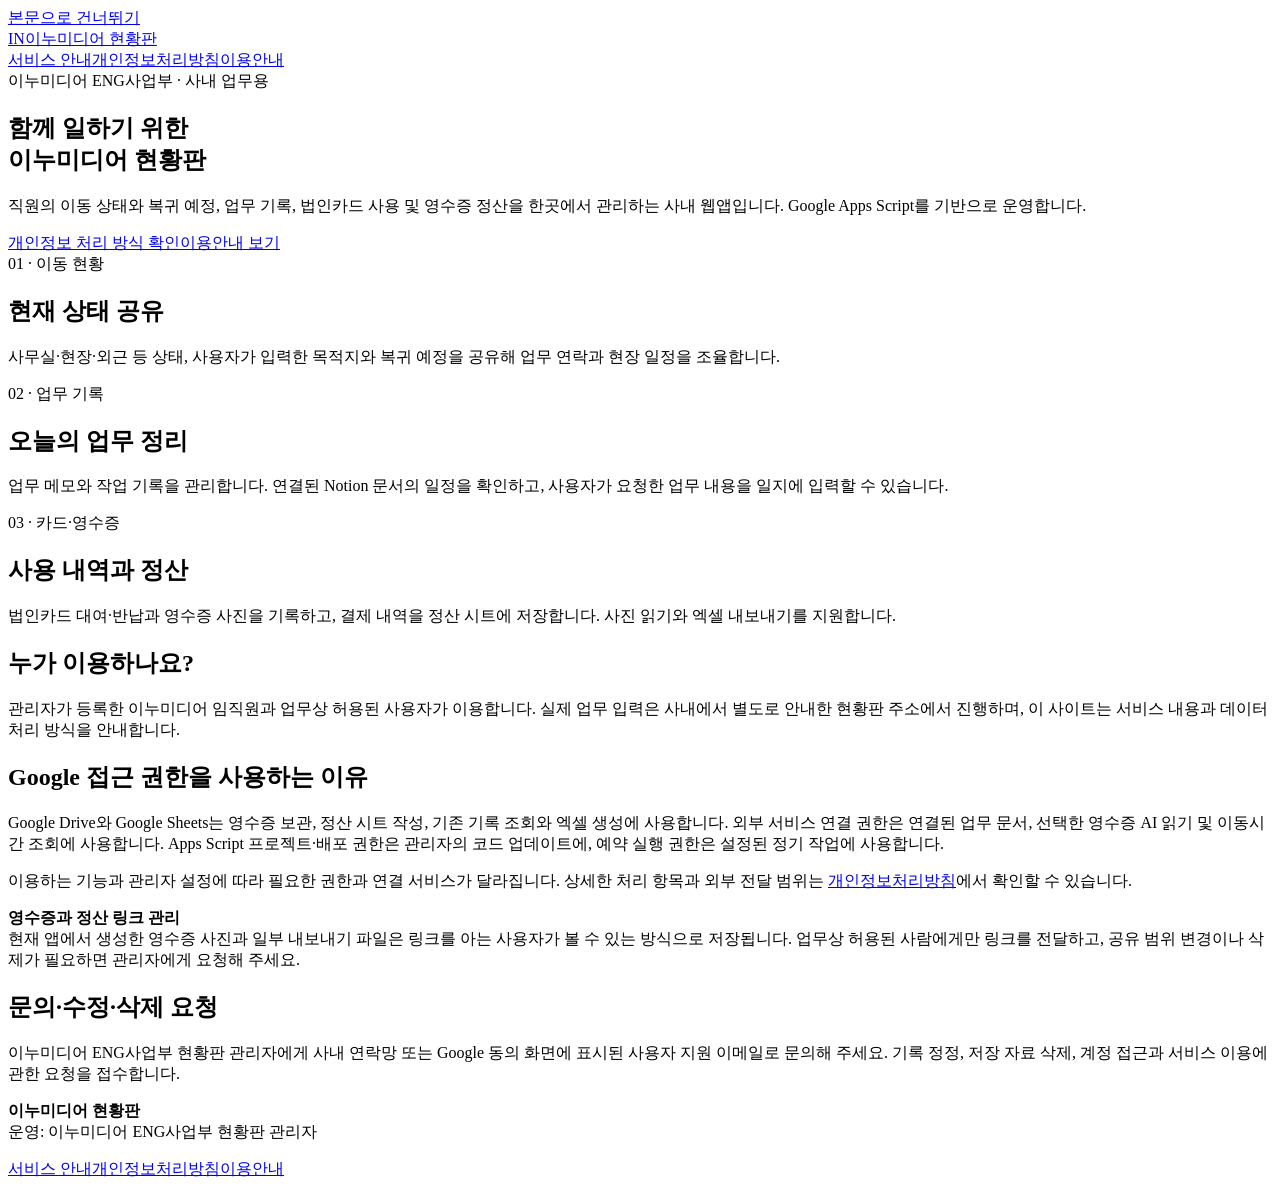
==== index.html @ 957dfb3f "Add Innu dashboard service information" ====
<!doctype html>
<html lang="ko">
<head>
  <meta charset="utf-8">
  <meta name="viewport" content="width=device-width,initial-scale=1">
  <meta name="description" content="이누미디어 ENG사업부 사내 이동현황·업무기록·법인카드·영수증 정산을 관리하는 이누미디어 현황판의 서비스 안내입니다.">
  <title>이누미디어 현황판 | 서비스 안내</title>
  <link rel="stylesheet" href="style.css">
</head>
<body>
  <a class="skip" href="#main">본문으로 건너뛰기</a>
  <header class="site-header"><div class="header-inner">
    <a class="brand" href="index.html"><span class="brand-mark" aria-hidden="true">IN</span>이누미디어 현황판</a>
    <nav class="site-nav" aria-label="사이트 메뉴"><a href="index.html" aria-current="page">서비스 안내</a><a href="privacy.html">개인정보처리방침</a><a href="terms.html">이용안내</a></nav>
  </div></header>
  <main id="main"><div class="container">
    <section class="hero" aria-labelledby="intro-title">
      <span class="tag">이누미디어 ENG사업부 · 사내 업무용</span>
      <h1 id="intro-title">함께 일하기 위한<br>이누미디어 현황판</h1>
      <p class="lead">직원의 이동 상태와 복귀 예정, 업무 기록, 법인카드 사용 및 영수증 정산을 한곳에서 관리하는 사내 웹앱입니다. Google Apps Script를 기반으로 운영합니다.</p>
      <div class="policy-links"><a class="button-link primary" href="privacy.html">개인정보 처리 방식 확인</a><a class="button-link" href="terms.html">이용안내 보기</a></div>
    </section>
    <section class="grid" aria-label="주요 기능">
      <article class="card"><span class="card-number">01 · 이동 현황</span><h2>현재 상태 공유</h2><p>사무실·현장·외근 등 상태, 사용자가 입력한 목적지와 복귀 예정을 공유해 업무 연락과 현장 일정을 조율합니다.</p></article>
      <article class="card"><span class="card-number">02 · 업무 기록</span><h2>오늘의 업무 정리</h2><p>업무 메모와 작업 기록을 관리합니다. 연결된 Notion 문서의 일정을 확인하고, 사용자가 요청한 업무 내용을 일지에 입력할 수 있습니다.</p></article>
      <article class="card"><span class="card-number">03 · 카드·영수증</span><h2>사용 내역과 정산</h2><p>법인카드 대여·반납과 영수증 사진을 기록하고, 결제 내역을 정산 시트에 저장합니다. 사진 읽기와 엑셀 내보내기를 지원합니다.</p></article>
    </section>
    <section class="section" aria-labelledby="access-title"><h2 id="access-title">누가 이용하나요?</h2><p>관리자가 등록한 이누미디어 임직원과 업무상 허용된 사용자가 이용합니다. 실제 업무 입력은 사내에서 별도로 안내한 현황판 주소에서 진행하며, 이 사이트는 서비스 내용과 데이터 처리 방식을 안내합니다.</p></section>
    <section class="section" aria-labelledby="google-title"><h2 id="google-title">Google 접근 권한을 사용하는 이유</h2><p>Google Drive와 Google Sheets는 영수증 보관, 정산 시트 작성, 기존 기록 조회와 엑셀 생성에 사용합니다. 외부 서비스 연결 권한은 연결된 업무 문서, 선택한 영수증 AI 읽기 및 이동시간 조회에 사용합니다. Apps Script 프로젝트·배포 권한은 관리자의 코드 업데이트에, 예약 실행 권한은 설정된 정기 작업에 사용합니다.</p><p>이용하는 기능과 관리자 설정에 따라 필요한 권한과 연결 서비스가 달라집니다. 상세한 처리 항목과 외부 전달 범위는 <a href="privacy.html">개인정보처리방침</a>에서 확인할 수 있습니다.</p></section>
    <aside class="notice"><p><strong>영수증과 정산 링크 관리</strong><br>현재 앱에서 생성한 영수증 사진과 일부 내보내기 파일은 링크를 아는 사용자가 볼 수 있는 방식으로 저장됩니다. 업무상 허용된 사람에게만 링크를 전달하고, 공유 범위 변경이나 삭제가 필요하면 관리자에게 요청해 주세요.</p></aside>
    <section class="section" aria-labelledby="contact-title"><h2 id="contact-title">문의·수정·삭제 요청</h2><p>이누미디어 ENG사업부 현황판 관리자에게 사내 연락망 또는 Google 동의 화면에 표시된 사용자 지원 이메일로 문의해 주세요. 기록 정정, 저장 자료 삭제, 계정 접근과 서비스 이용에 관한 요청을 접수합니다.</p></section>
  </div></main>
  <footer class="site-footer"><div class="footer-inner"><p><strong>이누미디어 현황판</strong><br>운영: 이누미디어 ENG사업부 현황판 관리자</p><nav class="footer-links" aria-label="하단 메뉴"><a href="index.html">서비스 안내</a><a href="privacy.html">개인정보처리방침</a><a href="terms.html">이용안내</a></nav></div></footer>
</body>
</html>
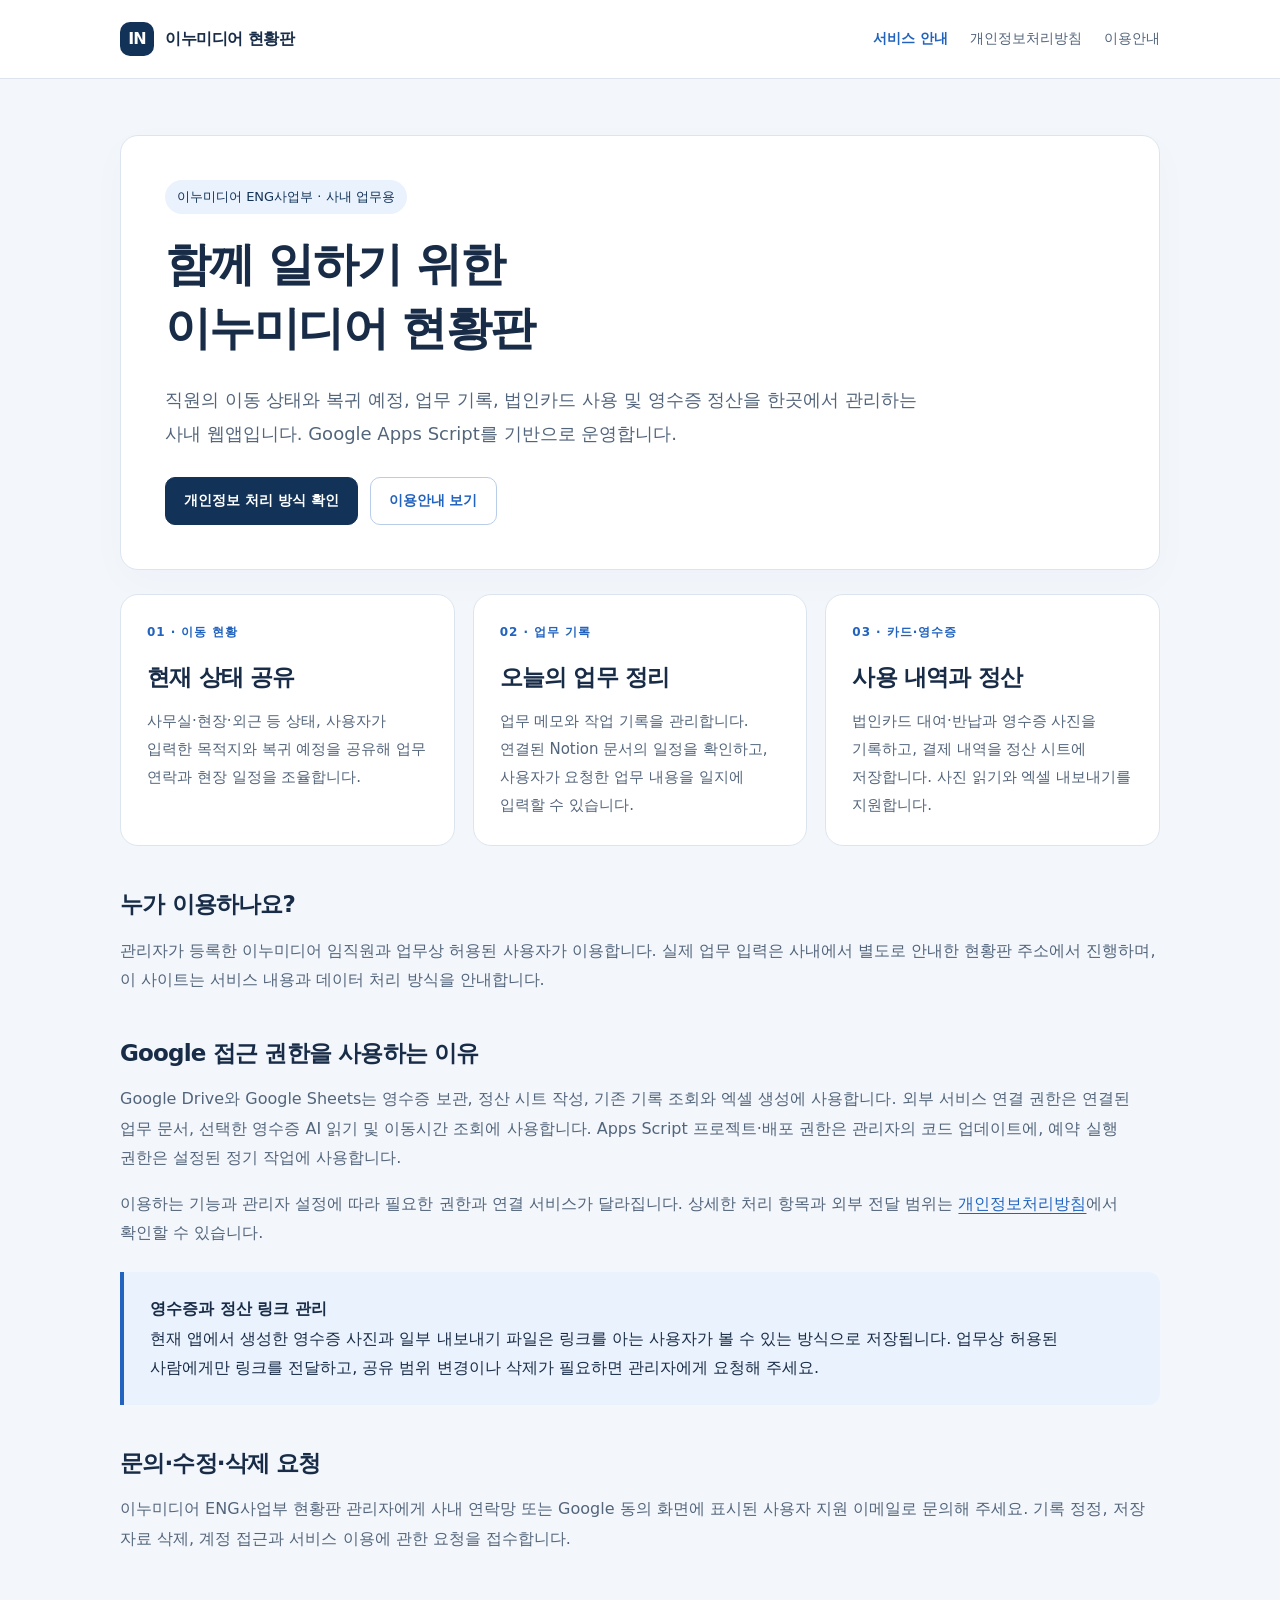
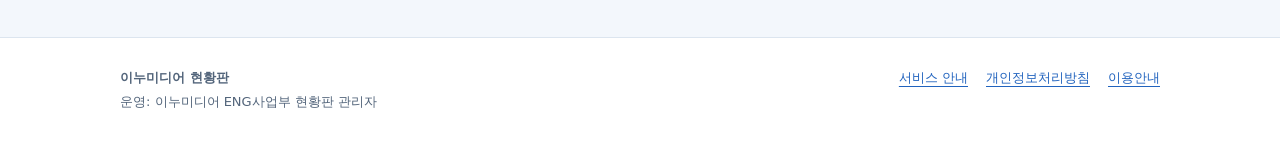
==== commit 1ba82297: "Verify dashboard information site ownership with Google" ====
--- a/index.html
+++ b/index.html
@@ -2,6 +2,7 @@
 <html lang="ko">
 <head>
   <meta charset="utf-8">
+  <meta name="google-site-verification" content="E0adhAg2N145bV0jrgp4NmuYv8Vb5c5gwWBf3957C8Q" />
   <meta name="viewport" content="width=device-width,initial-scale=1">
   <meta name="description" content="이누미디어 ENG사업부 사내 이동현황·업무기록·법인카드·영수증 정산을 관리하는 이누미디어 현황판의 서비스 안내입니다.">
   <title>이누미디어 현황판 | 서비스 안내</title>
--- a/style.css
+++ b/style.css
@@ -0,0 +1,57 @@
+:root{color-scheme:light;--ink:#182c47;--muted:#53657b;--blue:#2163be;--line:#dce5ef;--paper:#fff;--wash:#f3f7fc;--navy:#123258;--radius:18px}
+*{box-sizing:border-box}
+html{scroll-behavior:smooth}
+body{margin:0;color:var(--ink);background:var(--wash);font-family:system-ui,-apple-system,BlinkMacSystemFont,"Segoe UI","Noto Sans KR",sans-serif;line-height:1.85;word-break:keep-all;overflow-wrap:anywhere}
+a{color:var(--blue);text-underline-offset:4px}
+a:hover{text-decoration-thickness:2px}
+a:focus-visible{outline:3px solid #75aaff;outline-offset:5px;border-radius:3px}
+.skip{position:absolute;left:16px;top:-80px;background:#fff;padding:8px 14px;z-index:2}.skip:focus{top:12px}
+.site-header{background:var(--paper);border-bottom:1px solid var(--line)}
+.header-inner,.container,.footer-inner{width:min(1040px,calc(100% - 48px));margin:auto}
+.header-inner{display:flex;justify-content:space-between;align-items:center;gap:24px;padding:22px 0}
+.brand{display:flex;align-items:center;gap:11px;text-decoration:none;color:var(--ink);font-weight:760;letter-spacing:-.03em}
+.brand-mark{display:grid;place-items:center;width:34px;height:34px;border-radius:10px;background:var(--navy);color:#fff;font-size:16px;letter-spacing:-1px}
+.site-nav{display:flex;flex-wrap:wrap;gap:8px 22px;font-size:14px}
+.site-nav a{color:var(--muted);text-decoration:none}.site-nav a[aria-current=page]{color:var(--blue);font-weight:750}
+main{padding:56px 0 68px}
+.eyebrow{margin:0 0 14px;color:var(--blue);font-weight:750;font-size:13px;letter-spacing:.08em}
+h1,h2,h3{line-height:1.4;letter-spacing:-.035em}
+h1{font-size:clamp(30px,4.5vw,46px);margin:0 0 22px;font-weight:780}
+h2{font-size:23px;margin:0 0 15px}
+h3{font-size:17px;margin:0 0 8px}
+p{margin:0 0 16px}.lead{font-size:18px;max-width:760px;color:var(--muted);line-height:1.9}
+.hero{padding:44px;background:var(--paper);border:1px solid var(--line);border-radius:var(--radius);box-shadow:0 12px 40px #12325806}
+.hero .tag{display:inline-block;font-size:13px;color:var(--navy);background:#eaf2fd;padding:5px 12px;border-radius:100px;margin-bottom:18px}
+.grid{display:grid;grid-template-columns:repeat(3,1fr);gap:18px;margin:24px 0 34px}
+.card{padding:26px;background:var(--paper);border:1px solid var(--line);border-radius:var(--radius)}
+.card p{font-size:15px;color:var(--muted);margin-bottom:0}
+.card-number{display:block;font-size:12px;color:var(--blue);font-weight:800;letter-spacing:.08em;margin-bottom:18px}
+.section{margin-top:42px}.section p{color:var(--muted)}
+.notice{padding:22px 26px;border-left:4px solid var(--blue);background:#eaf2fd;border-radius:0 12px 12px 0;margin:24px 0}
+.notice p{margin:0;color:var(--ink)}
+.policy-links{display:flex;flex-wrap:wrap;gap:12px;margin-top:26px}
+.button-link{display:inline-block;padding:10px 18px;border:1px solid #b9cde8;background:var(--paper);border-radius:10px;text-decoration:none;font-weight:700;font-size:14px}
+.button-link.primary{background:var(--navy);border-color:var(--navy);color:#fff}
+.document{background:var(--paper);border:1px solid var(--line);border-radius:var(--radius);padding:44px;max-width:900px;margin:auto}
+.document h1{font-size:clamp(29px,4vw,38px);margin-bottom:12px}
+.document h2{font-size:21px;margin-top:34px;padding-top:28px;border-top:1px solid var(--line)}
+.document h3{margin-top:24px}
+.document p,.document li,.document dd{font-size:15px}
+.document ul,.document ol{padding-left:23px;margin:12px 0 20px}
+.document li{padding-left:2px;margin-bottom:9px}
+.document li:last-child{margin-bottom:0}
+.document .meta{font-size:13px;color:var(--muted);margin-bottom:24px}
+.document .intro{font-size:16px;color:var(--muted)}
+.document dl{margin:18px 0}.document dt{font-weight:750;margin-top:17px}.document dd{margin:5px 0 0;color:var(--muted)}
+.table-wrap{overflow-x:auto;margin:18px 0 24px;border:1px solid var(--line);border-radius:10px}
+table{width:100%;border-collapse:collapse;font-size:14px;line-height:1.7}
+th,td{text-align:left;vertical-align:top;padding:14px 16px;border-bottom:1px solid var(--line)}
+th{background:var(--wash);font-weight:750}tr:last-child td{border-bottom:0}
+th:first-child,td:first-child{min-width:130px}
+.small{font-size:13px;color:var(--muted)}
+.site-footer{background:var(--paper);border-top:1px solid var(--line)}
+.footer-inner{display:flex;justify-content:space-between;gap:24px;padding:28px 0 32px;font-size:13px;color:var(--muted)}
+.footer-inner p{margin:0}.footer-links{display:flex;flex-wrap:wrap;align-content:flex-start;gap:6px 18px}
+@media(max-width:760px){.header-inner,.container,.footer-inner{width:calc(100% - 32px)}.header-inner{align-items:flex-start;flex-direction:column;gap:12px;padding:17px 0}.site-nav{font-size:13px;gap:8px 20px}main{padding:30px 0 44px}.hero,.document{padding:27px 22px}.lead{font-size:16px}.grid{grid-template-columns:1fr;gap:12px;margin:18px 0 28px}.card{padding:23px}.card-number{margin-bottom:9px}.section{margin-top:32px}.notice{padding:18px 20px}.footer-inner{flex-direction:column;gap:16px}.document h2{margin-top:28px;padding-top:24px}th,td{padding:12px}.document p,.document li,.document dd{font-size:14px}}
+@media(prefers-reduced-motion:reduce){html{scroll-behavior:auto}}
+@media print{body{background:#fff}.site-header,.site-footer,.skip,.policy-links{display:none}main{padding:0}.container{width:100%}.document,.hero,.card{border:0;box-shadow:none;padding:0}.document{max-width:none}h2,h3{break-after:avoid}tr{break-inside:avoid}a{color:inherit}}
